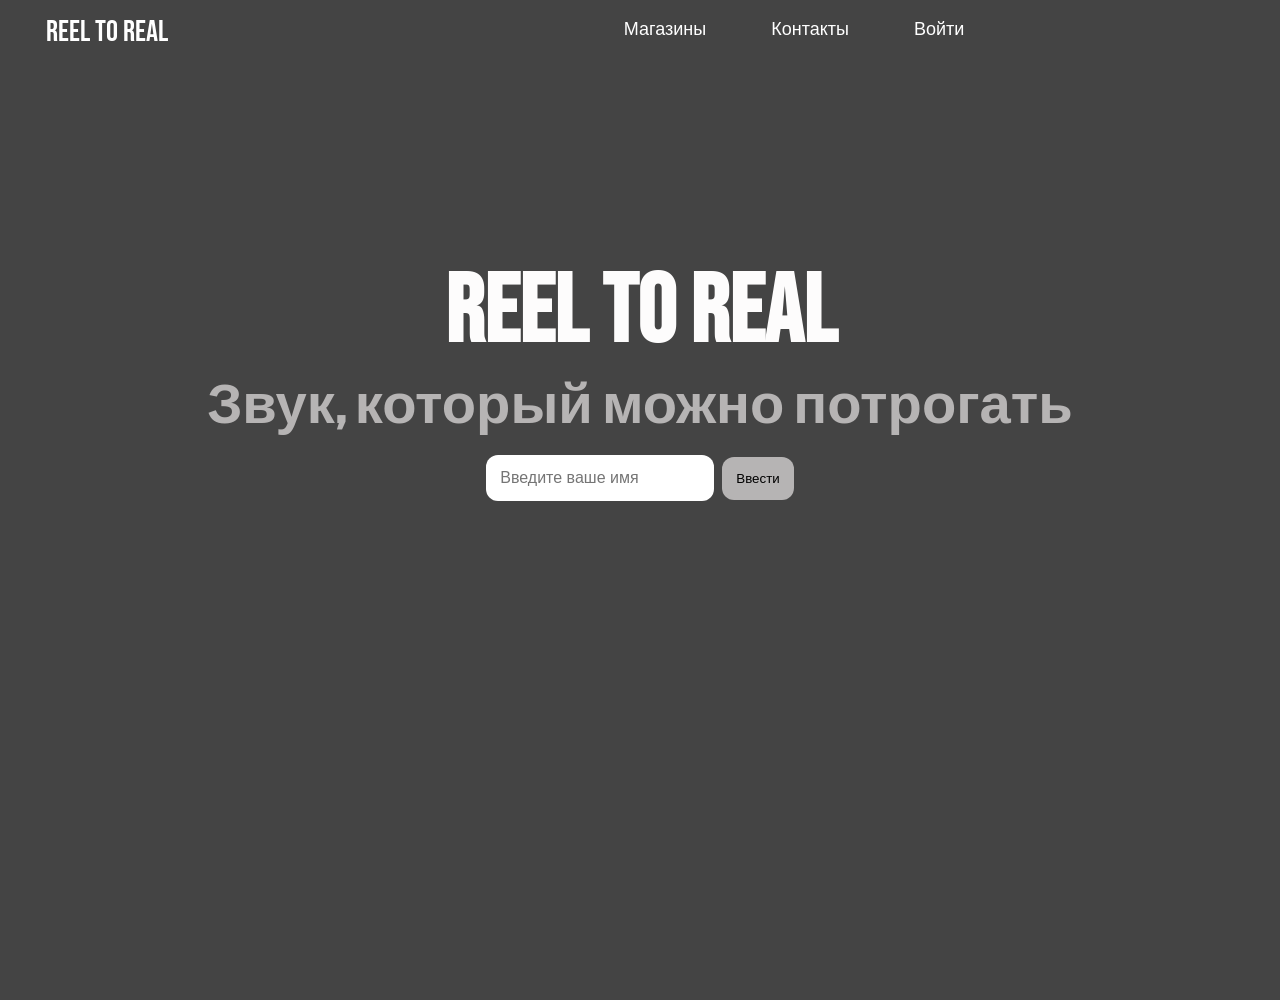
==== index.html @ b014c3cd "[feat] added input example" ====
<!DOCTYPE html>
<html lang="ru">
<head>
    <meta charset="UTF-8">
    <meta name="viewport" content="width=device-width, initial-scale=1.0">
    <title>Reel To Real</title>
    <link rel="stylesheet" href="css/main.css">
</head>
<body>
    <header>
        <div id="logo" onclick="slowScroll(`#top`)">
            <span>Reel To Real</span>
        </div>
        <div id="menu">
            <div class="menu-links">
                <a href="#" title="Магазины" onclick="slowScroll(`#magaziny`)">Магазины</a>
                <a href="#" title="Контакты" onclick="slowScroll(`#kontakty`)">Контакты</a>
                <a href="#" title="Войти" onclick="slowScroll(`#voiti`)">Войти</a>
            </div>
        </div>
    </header>
    <script src="https://ajax.googleapis.com/ajax/libs/jquery/3.7.1/jquery.min.js"></script>
    <script >
        function slowScroll(id) {
            $('html, body').animate({
                scrollTop: $(id).offset().top
            }, 500);
        }

        $(document).on('scroll', function() {
            if ($(window).scrollTop() === 0) {
                $('header').removeClass('fixed');
            } else {
                $('header').attr('class', 'fixed');
            }
        });
    </script>

    <div id="top">
        <h1>Reel To Real</h1>
        <h3 >Звук, который можно потрогать
        </h3>
        <input type="text" id="userInput" placeholder="Введите ваше имя">
        <button onclick="greetUser()">Ввести</button>
        <h1 id="greeting"></h1>
    </div>
    <script src="./js/scripts.js"></script>

</body>
</html>
---- css/main.css ----
@import url('https://fonts.googleapis.com/css2?family=Bebas+Neue&display=swap');

* {
    margin: 0;
    padding: 0;
    outline: none;

}
body, html {
    width: 100%;
    height: 100%;
}

body {
    background-color: #030303;
    font-family: 'Bebas Neue', helvetica, sans-serif;
}

header {
   width: 100%;
   padding: 10px 0.5% 0px 0.5%;
   background: transparent;
   float: left;
   position : fixed;
   display: flex;
 }

Header #logo {
   color: #ffffff;
   cursor: pointer;
}

header #logo span {
   font-size: 1.7em;
   line-height: 45px;
   margin-left: 40px;
   font-family: 'Bebas Neue', serif;
}

@media (min-width: 701px) {
    #logo {
        Float: left;
        width: 30%;
        font-size: 1.1em;
    }
    #menu {
        float: right;
        width: 67%;
    }
}

#menu {
    float: right;
    width: 67%;
    height: 100%;
    text-align: center;
    color: #ffffff;
}

@media (max-width: 700px) {
    #logo {
        width: 100%;
        font-size: 1.5em; 
      }
    }

    #menu {
    float: left;
    width: 100%;
    
}

#menu {
  text-align: center;
  font-size: 1em;
  line-height: 40px;
  margin-bottom: 10px;
}


.menu-links {
    display: flex;
    justify-content: center;
    gap: 65px;
}

.menu-links a {
    color: #ffffff;
    text-decoration: none;
    transition: color 0.3s ease-in-out;
    font-size: 18px;
    font-weight: 500;
}

.menu-links a:hover {
    color: #cccccc;
}

.fixed .menu-links a {color: #000000;}
.fixed .menu-links a:hover {color: #3b3b3b;}

.fixed {
    z-index: 9999;
    background-color: #d8d8d8;
    transition: all 0.3s ease-in-out;
}

header.fixed #logo {color: #000000;}

#top {
    width: 100%;
    height: 1000px;
    background-image: url('https://atypicalvagabond.com/wp-content/uploads/2025/03/qx-z_dzilrq.webp');  
    background-blend-mode: multiply;
    background-size: cover; 
    background-color: #444444;
    background-size: cover;
    text-align: center;
    color: #fdfcfc;
    font-size: 3em;
}
#top h1 {
    padding-top: 20%;
}

#top h3 {
    color: #b6b4b4;
}

input {
    padding: 14px;
    border: none;
    font-size: 16px;
    border-radius: 12px;
}

button {
    border: none;
    padding: 14px;
    background: #b6b4b4;
    border-radius: 12px;
}
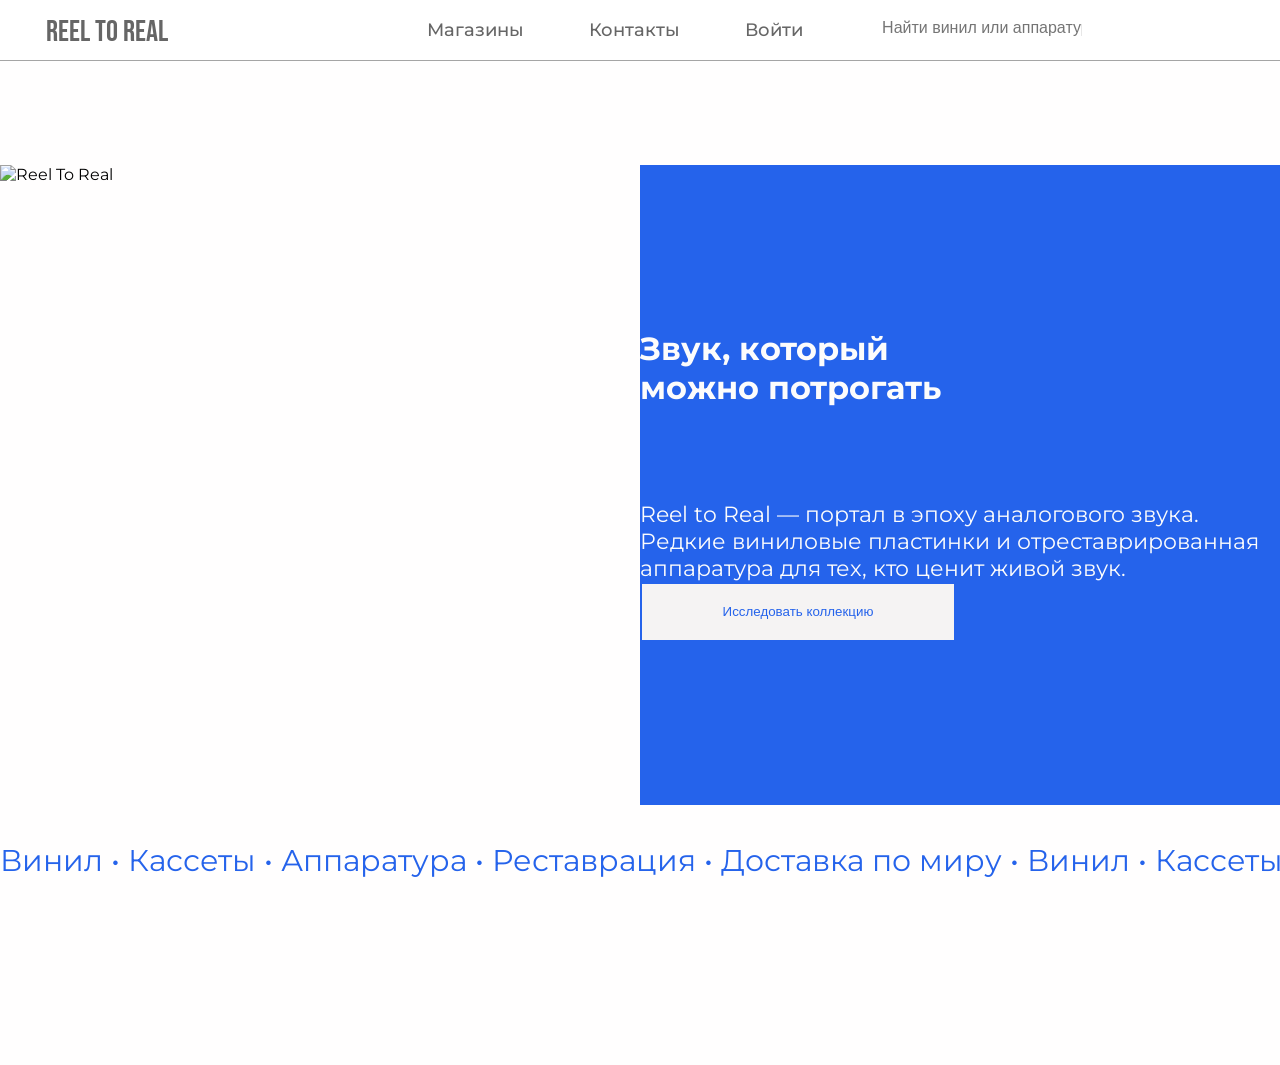
==== commit d4003ff2: "[fix]" ====
--- a/index.html
+++ b/index.html
@@ -16,6 +16,9 @@
                 <a href="#" title="Магазины" onclick="slowScroll(`#magaziny`)">Магазины</a>
                 <a href="#" title="Контакты" onclick="slowScroll(`#kontakty`)">Контакты</a>
                 <a href="#" title="Войти" onclick="slowScroll(`#voiti`)">Войти</a>
+                <input type="text" id="userInput" placeholder="Найти винил или аппаратуру">
+        <h1 id="greeting"></h1>
+
             </div>
         </div>
     </header>
@@ -37,13 +40,49 @@
     </script>
 
     <div id="top">
-        <h1>Reel To Real</h1>
-        <h3 >Звук, который можно потрогать
-        </h3>
-        <input type="text" id="userInput" placeholder="Введите ваше имя">
-        <button onclick="greetUser()">Ввести</button>
-        <h1 id="greeting"></h1>
+        <div class="image">
+            <img src="https://atypicalvagabond.com/wp-content/uploads/2025/03/qx-z_dzilrq.webp"
+             alt="Reel To Real">
     </div>
+
+    <div class="text">
+
+        <h1>Звук, который <br>
+            можно потрогать</h1>
+
+         <p>Reel to Real — портал в эпоху аналогового звука.<br> 
+        Редкие виниловые пластинки и отреставрированная <br>аппаратура для тех, кто ценит живой звук.</p>
+
+        <img src="pic/26b5fd01695d38de3e0a84d10cfb095cc6f382e5.png" alt="Reel To Real" id="img">
+        
+        <button id="button" onclick="slowScroll(`#collection`)">Исследовать коллекцию</button>
+</div>
+
+    </div>
+</div>
+
+<div class="ticker">
+
+    <div class="ticker-track">
+
+        <span>
+            Винил • Кассеты • Аппаратура • Реставрация • Доставка по миру •
+            Винил • Кассеты • Аппаратура • Реставрация • Доставка по миру •
+            Винил • Кассеты • Аппаратура • Реставрация • Доставка по миру •
+            Винил • Кассеты • Аппаратура • Реставрация • Доставка по миру •
+        </span>
+
+        <span>
+            Винил • Кассеты • Аппаратура • Реставрация • Доставка по миру •
+            Винил • Кассеты • Аппаратура • Реставрация • Доставка по миру •
+            Винил • Кассеты • Аппаратура • Реставрация • Доставка по миру •
+            Винил • Кассеты • Аппаратура • Реставрация • Доставка по миру •
+        </span>
+
+    </div>
+
+</div>
+
     <script src="./js/scripts.js"></script>
 
 </body>
--- a/css/main.css
+++ b/css/main.css
@@ -1,4 +1,5 @@
 @import url('https://fonts.googleapis.com/css2?family=Bebas+Neue&display=swap');
+@import url('https://fonts.googleapis.com/css2?family=Montserrat:wght@400;500;600;700&display=swap');
 
 * {
     margin: 0;
@@ -12,21 +13,25 @@
 }
 
 body {
-    background-color: #030303;
-    font-family: 'Bebas Neue', helvetica, sans-serif;
+    background-color: #fffefe;
+    font-family: 'Montserrat', sans-serif;
 }
 
 header {
    width: 100%;
    padding: 10px 0.5% 0px 0.5%;
-   background: transparent;
-   float: left;
+   background: #ffffff;
    position : fixed;
    display: flex;
+   top: 0;
+   left: 0;
+   z-index: 9999;
+   border-bottom: 1px solid #a5a5a5;
+
  }
 
 Header #logo {
-   color: #ffffff;
+   color: #666666;
    cursor: pointer;
 }
 
@@ -35,6 +40,7 @@
    line-height: 45px;
    margin-left: 40px;
    font-family: 'Bebas Neue', serif;
+   
 }
 
 @media (min-width: 701px) {
@@ -54,7 +60,7 @@
     width: 67%;
     height: 100%;
     text-align: center;
-    color: #ffffff;
+    color: #666666;
 }
 
 @media (max-width: 700px) {
@@ -83,9 +89,14 @@
     justify-content: center;
     gap: 65px;
 }
+#magaziny {
+    display: flex;
+    justify-content: left;
+    gap: 65px;
+}
 
 .menu-links a {
-    color: #ffffff;
+    color: #666666;
     text-decoration: none;
     transition: color 0.3s ease-in-out;
     font-size: 18px;
@@ -97,46 +108,124 @@
 }
 
 .fixed .menu-links a {color: #000000;}
-.fixed .menu-links a:hover {color: #3b3b3b;}
+.fixed .menu-links a:hover {color: #666666;}
 
 .fixed {
     z-index: 9999;
-    background-color: #d8d8d8;
-    transition: all 0.3s ease-in-out;
+    background-color: #ffffff;
+    transition: all 0.5s ease-in-out;
 }
 
 header.fixed #logo {color: #000000;}
-
-#top {
-    width: 100%;
-    height: 1000px;
-    background-image: url('https://atypicalvagabond.com/wp-content/uploads/2025/03/qx-z_dzilrq.webp');  
-    background-blend-mode: multiply;
-    background-size: cover; 
-    background-color: #444444;
-    background-size: cover;
-    text-align: center;
-    color: #fdfcfc;
-    font-size: 3em;
-}
-#top h1 {
-    padding-top: 20%;
-}
-
-#top h3 {
-    color: #b6b4b4;
-}
 
 input {
     padding: 14px;
     border: none;
     font-size: 16px;
     border-radius: 12px;
+    height: 8px;
+    background: #ffffff; 
+
 }
 
 button {
     border: none;
     padding: 14px;
-    background: #b6b4b4;
-    border-radius: 12px;
-}
+    background: #f5f3f3;
+    border-radius: none;   
+    width: 316px;
+    height: 60px;
+    border: 2px solid #2563EB;
+    color: #2563EB;
+}
+
+#top {
+    width: 100%;
+    margin-top: 165px;
+    display: flex;
+}
+
+#top .image {
+    width: 50%;
+}
+
+#top .image img {
+    width: 100%;
+    height: 640px;
+    object-fit: cover;
+    display: block;
+}
+
+#top .text {
+    width: 50%;
+    height: 640px;
+    background-color: #2563EB;
+    
+    display: flex;
+    flex-direction: column;
+    justify-content: center;
+    align-items: left;
+    
+    color: rgb(252, 252, 252);
+}
+
+#top .text h1 {
+    width: 478px;
+    height: 172px;
+
+}
+
+
+#top .text p {
+    font-size: 22px;
+    margin: 0;
+}
+
+#img {
+   width: 512px;
+   height: 512px;
+   position: absolute;
+   left: 50%;
+   top: 50%;
+   transform: translate(130%, -50%);
+}
+
+
+
+
+.ticker {
+    width: 100%;
+    height: 110px;
+    color: #2563EB;
+    overflow: hidden;
+    display: flex;
+    align-items: center;
+}
+
+.ticker-track {
+    display: flex;
+    width: max-content;
+
+    animation: tickerMove 90s linear infinite;
+}
+
+.ticker-track span {
+    flex-shrink: 0;
+    white-space: nowrap;
+    font-size: 30px;
+    padding-right: 100px;
+}
+
+@keyframes tickerMove {
+
+    from {
+        transform: translateX(0);
+    }
+
+    to {
+        transform: translateX(-50%);
+    }
+
+}
+
+
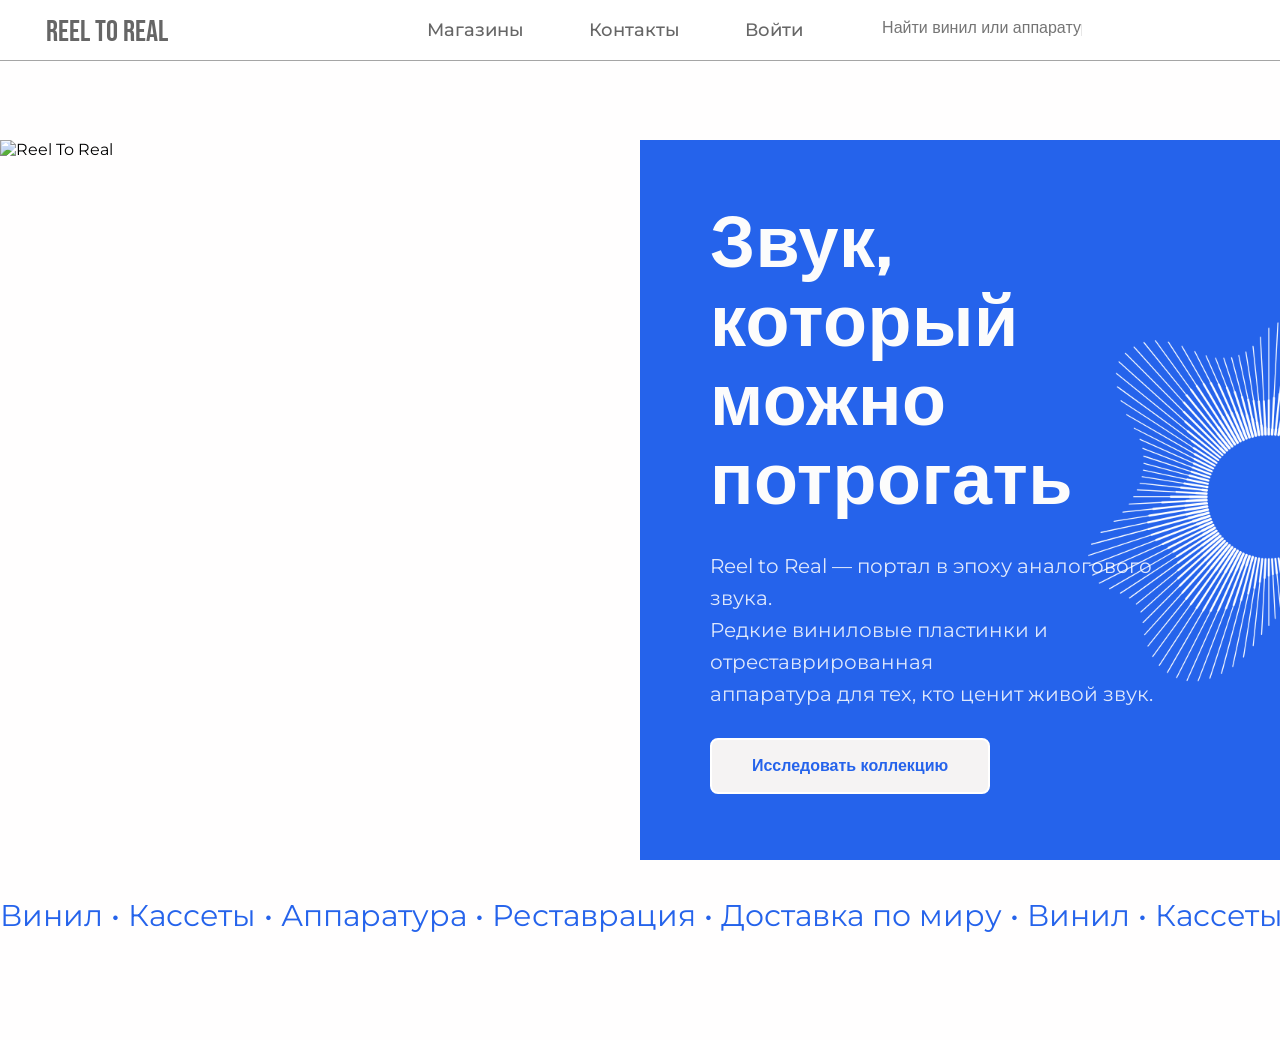
==== commit d71fd64c: "[fix] hero image overflow, pulsing bass animation, white mask icon, bigger heading" ====
--- a/index.html
+++ b/index.html
@@ -53,7 +53,7 @@
          <p>Reel to Real — портал в эпоху аналогового звука.<br> 
         Редкие виниловые пластинки и отреставрированная <br>аппаратура для тех, кто ценит живой звук.</p>
 
-        <img src="pic/26b5fd01695d38de3e0a84d10cfb095cc6f382e5.png" alt="Reel To Real" id="img">
+        <div id="img" role="img" aria-label="Reel To Real"></div>
         
         <button id="button" onclick="slowScroll(`#collection`)">Исследовать коллекцию</button>
 </div>
--- a/css/main.css
+++ b/css/main.css
@@ -132,17 +132,29 @@
     border: none;
     padding: 14px;
     background: #f5f3f3;
-    border-radius: none;   
-    width: 316px;
-    height: 60px;
-    border: 2px solid #2563EB;
+    border-radius: 8px;
+    width: 280px;
+    height: 56px;
+    border: 2px solid #ffffff;
     color: #2563EB;
+    font-size: 16px;
+    font-weight: 600;
+    cursor: pointer;
+    transition: background 0.2s ease-in-out, color 0.2s ease-in-out;
+}
+
+button:hover {
+    background: #2563EB;
+    color: #ffffff;
 }
 
 #top {
     width: 100%;
-    margin-top: 165px;
-    display: flex;
+    margin-top: 140px;
+    min-height: 720px;
+    display: flex;
+    position: relative;
+    overflow: hidden;
 }
 
 #top .image {
@@ -151,43 +163,77 @@
 
 #top .image img {
     width: 100%;
-    height: 640px;
+    height: 100%;
     object-fit: cover;
     display: block;
 }
 
 #top .text {
     width: 50%;
-    height: 640px;
     background-color: #2563EB;
-    
+
     display: flex;
     flex-direction: column;
     justify-content: center;
-    align-items: left;
-    
+    align-items: flex-start;
+    gap: 28px;
+    padding: 0 70px;
+    box-sizing: border-box;
+
     color: rgb(252, 252, 252);
 }
 
 #top .text h1 {
-    width: 478px;
-    height: 172px;
-
-}
-
+    font-family: 'Bebas Neue', sans-serif;
+    font-weight: 700;
+    font-size: 72px;
+    line-height: 1.1;
+    letter-spacing: 0.5px;
+    max-width: 480px;
+}
 
 #top .text p {
-    font-size: 22px;
+    font-size: 20px;
+    line-height: 1.6;
     margin: 0;
+    max-width: 480px;
+    color: rgba(255, 255, 255, 0.85);
 }
 
 #img {
-   width: 512px;
-   height: 512px;
+   width: clamp(200px, 30vw, 512px);
+   aspect-ratio: 1 / 1;
    position: absolute;
-   left: 50%;
+   right: 0;
    top: 50%;
-   transform: translate(130%, -50%);
+   transform: translate(50%, -50%);
+   transform-origin: center;
+   animation: bassPulse 0.8s ease-in-out infinite;
+
+   background: #ffffff;
+   -webkit-mask-image: url('../pic/26b5fd01695d38de3e0a84d10cfb095cc6f382e5.png');
+   mask-image: url('../pic/26b5fd01695d38de3e0a84d10cfb095cc6f382e5.png');
+   -webkit-mask-size: contain;
+   mask-size: contain;
+   -webkit-mask-repeat: no-repeat;
+   mask-repeat: no-repeat;
+   -webkit-mask-position: center;
+   mask-position: center;
+}
+
+@keyframes bassPulse {
+    0% {
+        transform: translate(50%, -50%) scale(1);
+    }
+    15% {
+        transform: translate(50%, -50%) scale(1.12);
+    }
+    40% {
+        transform: translate(50%, -50%) scale(0.97);
+    }
+    100% {
+        transform: translate(50%, -50%) scale(1);
+    }
 }
 
 
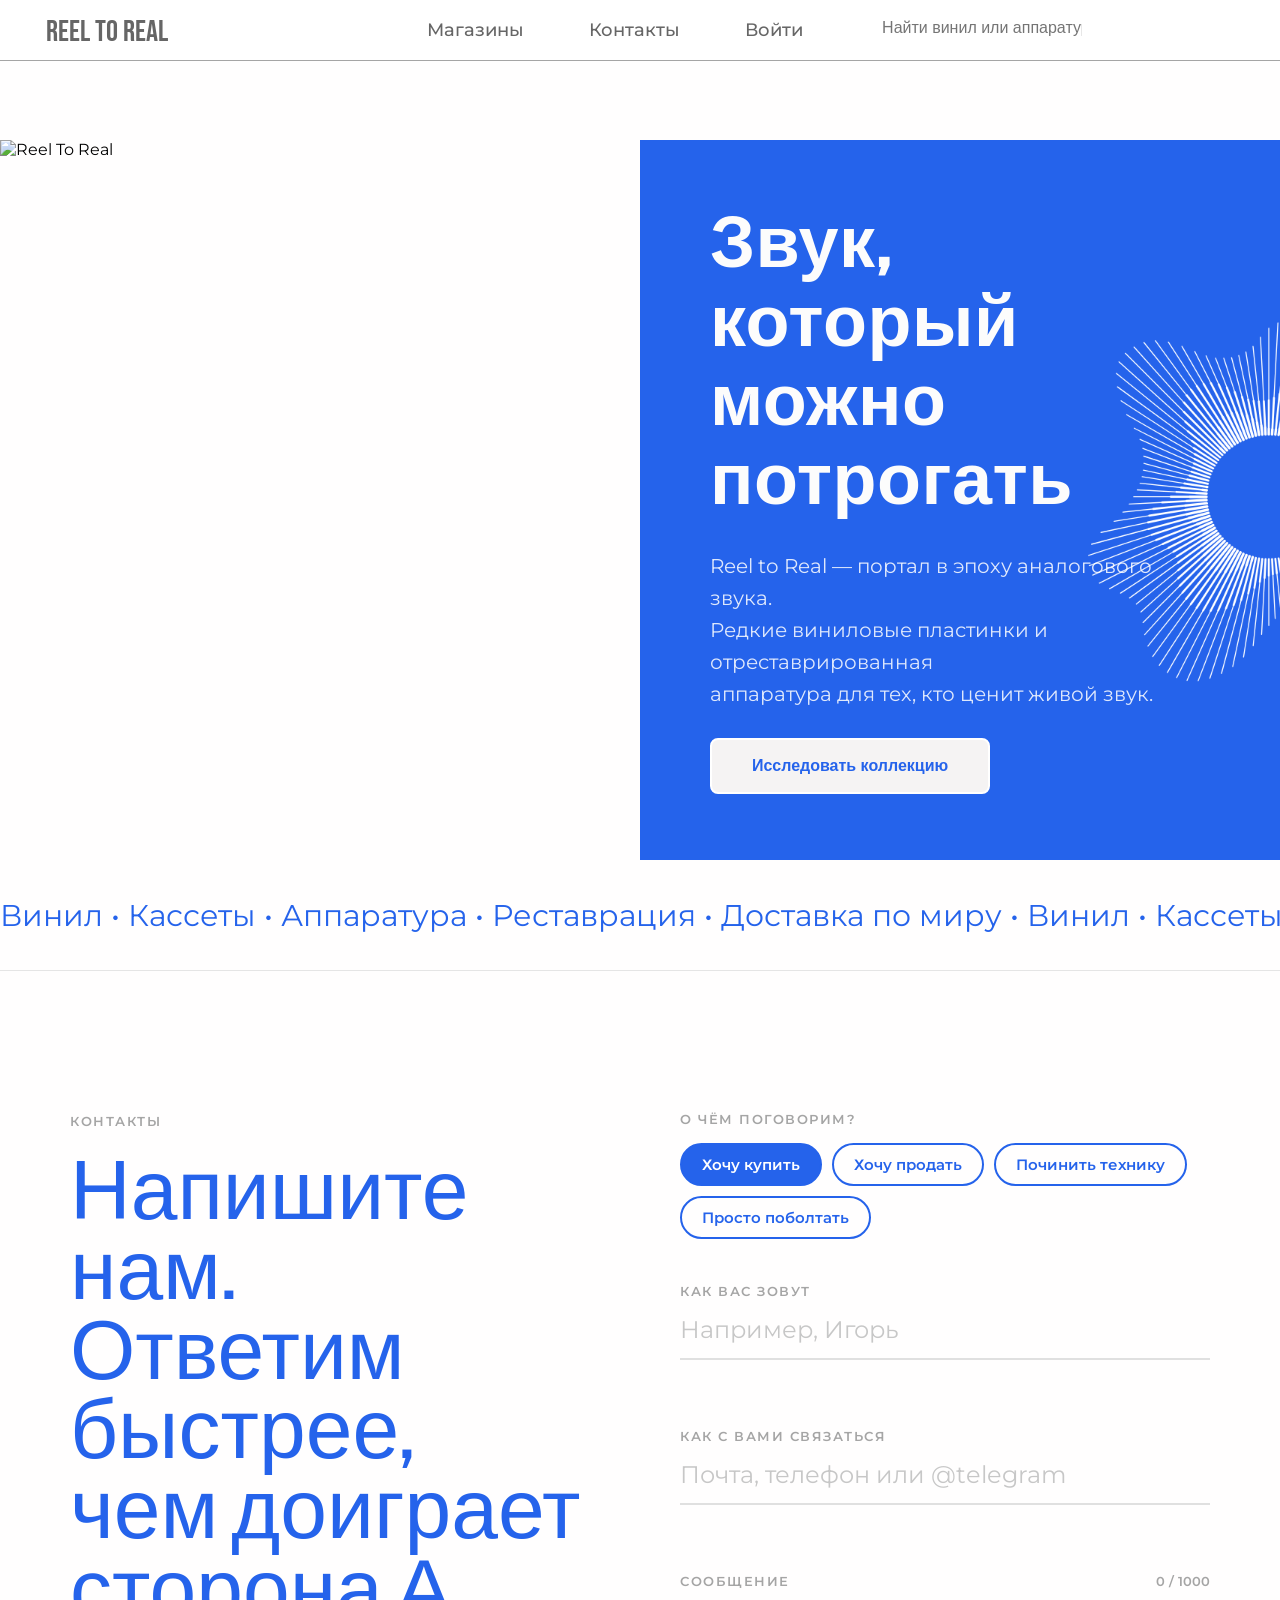
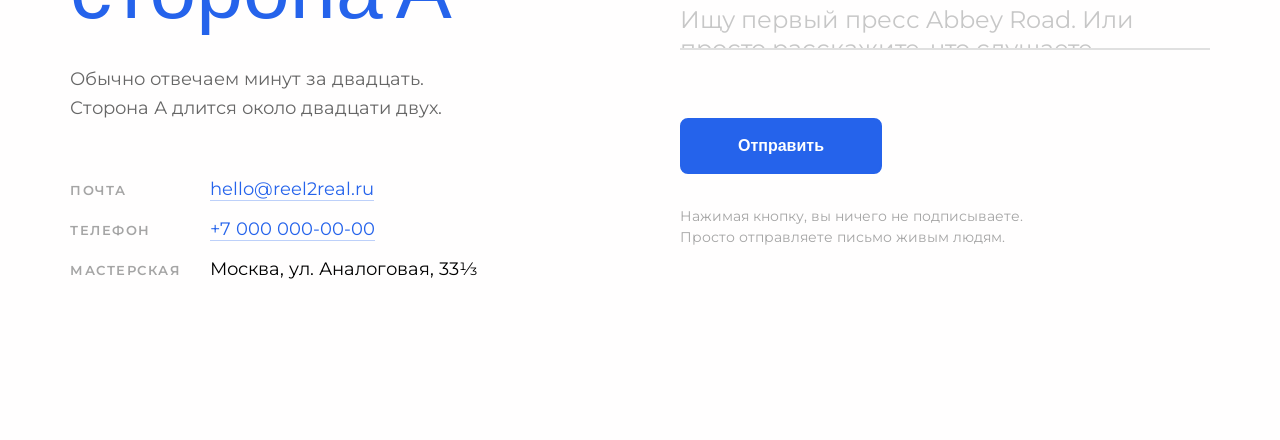
==== commit a04dcd83: "[feat] contact form section Co-Authored-By: Claude Opus 5.5 <noreply@anthropic.com>" ====
--- a/index.html
+++ b/index.html
@@ -83,6 +83,78 @@
 
 </div>
 
+<section id="kontakty">
+
+    <div class="contact-intro">
+        <span class="contact-label">Контакты</span>
+
+        <h2>Напишите нам.<br>
+            Ответим быстрее,<br>
+            чем доиграет<br>
+            сторона А</h2>
+
+        <p class="contact-note">Обычно отвечаем минут за двадцать. Сторона А длится около двадцати двух.</p>
+
+        <dl class="contact-details">
+            <dt>Почта</dt>
+            <dd><a href="mailto:hello@reel2real.ru">hello@reel2real.ru</a></dd>
+            <dt>Телефон</dt>
+            <dd><a href="tel:+70000000000">+7 000 000-00-00</a></dd>
+            <dt>Мастерская</dt>
+            <dd>Москва, ул. Аналоговая, 33⅓</dd>
+        </dl>
+    </div>
+
+    <div class="contact-box">
+
+        <form id="contactForm" novalidate>
+
+            <fieldset class="topics">
+                <legend>О чём поговорим?</legend>
+                <label><input type="radio" name="topic" value="Купить" checked><span>Хочу купить</span></label>
+                <label><input type="radio" name="topic" value="Продать"><span>Хочу продать</span></label>
+                <label><input type="radio" name="topic" value="Реставрация"><span>Починить технику</span></label>
+                <label><input type="radio" name="topic" value="Другое"><span>Просто поболтать</span></label>
+            </fieldset>
+
+            <label class="field">
+                <span class="field-label">Как вас зовут</span>
+                <input type="text" name="name" placeholder="Например, Игорь" autocomplete="name">
+                <em class="field-error"></em>
+            </label>
+
+            <label class="field">
+                <span class="field-label">Как с вами связаться</span>
+                <input type="text" name="contact" placeholder="Почта, телефон или @telegram">
+                <em class="field-error"></em>
+            </label>
+
+            <label class="field">
+                <span class="field-label">Сообщение <i id="messageCounter">0 / 1000</i></span>
+                <textarea name="message" rows="1" maxlength="1000"
+                    placeholder="Ищу первый пресс Abbey Road. Или просто расскажите, что слушаете"></textarea>
+                <em class="field-error"></em>
+            </label>
+
+            <div class="form-bottom">
+                <button type="submit" id="contactSubmit">Отправить</button>
+                <p class="form-hint">Нажимая кнопку, вы ничего не подписываете.<br>
+                    Просто отправляете письмо живым людям.</p>
+            </div>
+
+        </form>
+
+        <div class="form-success" id="formSuccess" hidden>
+            <div class="vinyl"></div>
+            <h3 id="successTitle">Спасибо!</h3>
+            <p>Письмо улетело. Пока ждёте ответа — переверните пластинку.</p>
+            <button type="button" id="contactAgain">Написать ещё</button>
+        </div>
+
+    </div>
+
+</section>
+
     <script src="./js/scripts.js"></script>
 
 </body>
--- a/css/main.css
+++ b/css/main.css
@@ -275,3 +275,264 @@
 }
 
 
+/* ---------- Контакты ---------- */
+
+#kontakty {
+    display: grid;
+    grid-template-columns: 1fr 1fr;
+    gap: 80px;
+    padding: 140px 70px 160px;
+    box-sizing: border-box;
+    border-top: 1px solid #e5e5e5;
+}
+
+.contact-label,
+.field-label,
+.topics legend,
+.contact-details dt {
+    font-size: 13px;
+    font-weight: 600;
+    letter-spacing: 1.5px;
+    text-transform: uppercase;
+    color: #a5a5a5;
+}
+
+.contact-intro h2 {
+    font-family: 'Bebas Neue', sans-serif;
+    font-weight: 400;
+    font-size: 84px;
+    line-height: 0.95;
+    color: #2563EB;
+    margin: 24px 0 32px;
+}
+
+.contact-note {
+    font-size: 18px;
+    line-height: 1.6;
+    color: #666666;
+    max-width: 420px;
+}
+
+.contact-details {
+    margin-top: 56px;
+    display: grid;
+    grid-template-columns: 140px 1fr;
+    row-gap: 18px;
+    align-items: baseline;
+}
+
+.contact-details dd {
+    font-size: 18px;
+    color: #000000;
+}
+
+.contact-details a {
+    color: #2563EB;
+    text-decoration: none;
+    border-bottom: 1px solid rgba(37, 99, 235, 0.3);
+    transition: border-color 0.2s ease-in-out;
+}
+
+.contact-details a:hover {
+    border-color: #2563EB;
+}
+
+#contactForm {
+    display: flex;
+    flex-direction: column;
+    gap: 44px;
+}
+
+.topics {
+    border: none;
+    display: flex;
+    flex-wrap: wrap;
+    gap: 10px;
+}
+
+.topics legend {
+    margin-bottom: 16px;
+}
+
+.topics input {
+    position: absolute;
+    opacity: 0;
+    pointer-events: none;
+}
+
+.topics span {
+    display: inline-block;
+    padding: 10px 20px;
+    border: 2px solid #2563EB;
+    border-radius: 100px;
+    color: #2563EB;
+    font-size: 15px;
+    font-weight: 600;
+    cursor: pointer;
+    transition: background 0.2s ease-in-out, color 0.2s ease-in-out;
+}
+
+.topics span:hover {
+    background: rgba(37, 99, 235, 0.08);
+}
+
+.topics input:checked + span {
+    background: #2563EB;
+    color: #ffffff;
+}
+
+.topics input:focus-visible + span {
+    box-shadow: 0 0 0 4px rgba(37, 99, 235, 0.25);
+}
+
+.field {
+    display: flex;
+    flex-direction: column;
+    gap: 6px;
+}
+
+.field-label {
+    display: flex;
+    justify-content: space-between;
+}
+
+.field-label i {
+    font-style: normal;
+    letter-spacing: 0;
+}
+
+.field input,
+.field textarea {
+    height: auto;
+    padding: 10px 0 14px;
+    border: none;
+    border-bottom: 2px solid #e0e0e0;
+    border-radius: 0;
+    background: transparent;
+    font-family: 'Montserrat', sans-serif;
+    font-size: 24px;
+    color: #000000;
+    resize: none;
+    overflow: hidden;
+    transition: border-color 0.2s ease-in-out;
+}
+
+.field input::placeholder,
+.field textarea::placeholder {
+    color: #c7c7c7;
+}
+
+.field input:focus,
+.field textarea:focus {
+    border-color: #2563EB;
+}
+
+.field-error {
+    min-height: 18px;
+    font-size: 14px;
+    font-style: normal;
+    color: #e5484d;
+}
+
+.field.invalid input,
+.field.invalid textarea {
+    border-color: #e5484d;
+}
+
+.form-bottom {
+    display: flex;
+    align-items: center;
+    gap: 32px;
+    flex-wrap: wrap;
+}
+
+#kontakty button {
+    width: auto;
+    padding: 0 56px;
+    background: #2563EB;
+    border-color: #2563EB;
+    color: #ffffff;
+}
+
+#kontakty button:hover {
+    background: #ffffff;
+    color: #2563EB;
+}
+
+#kontakty button:disabled {
+    opacity: 0.6;
+    cursor: wait;
+}
+
+.form-hint {
+    font-size: 14px;
+    line-height: 1.5;
+    color: #a5a5a5;
+}
+
+.form-success {
+    display: flex;
+    flex-direction: column;
+    align-items: flex-start;
+    justify-content: center;
+    gap: 20px;
+    height: 100%;
+}
+
+#contactForm[hidden],
+#contactForm[hidden],
+.form-success[hidden] {
+    display: none;
+}
+
+.form-success h3 {
+    font-family: 'Bebas Neue', sans-serif;
+    font-weight: 400;
+    font-size: 72px;
+    line-height: 1;
+    color: #2563EB;
+}
+
+.form-success p {
+    font-size: 20px;
+    line-height: 1.6;
+    color: #666666;
+    margin-bottom: 20px;
+}
+
+.vinyl {
+    width: 140px;
+    aspect-ratio: 1 / 1;
+    border-radius: 50%;
+    background:
+        radial-gradient(circle, #ffffff 0 5%, #2563EB 5.5% 28%, transparent 28.5%),
+        repeating-radial-gradient(circle, #111111 0 2px, #2a2a2a 2px 4px);
+    animation: vinylSpin 1.8s linear infinite;
+}
+
+@keyframes vinylSpin {
+    to {
+        transform: rotate(360deg);
+    }
+}
+
+@media (max-width: 900px) {
+    #kontakty {
+        grid-template-columns: 1fr;
+        gap: 60px;
+        padding: 100px 20px 120px;
+    }
+
+    .contact-intro h2 {
+        font-size: 60px;
+    }
+
+    .contact-details {
+        grid-template-columns: 110px 1fr;
+    }
+
+    .field input,
+    .field textarea {
+        font-size: 20px;
+    }
+}
